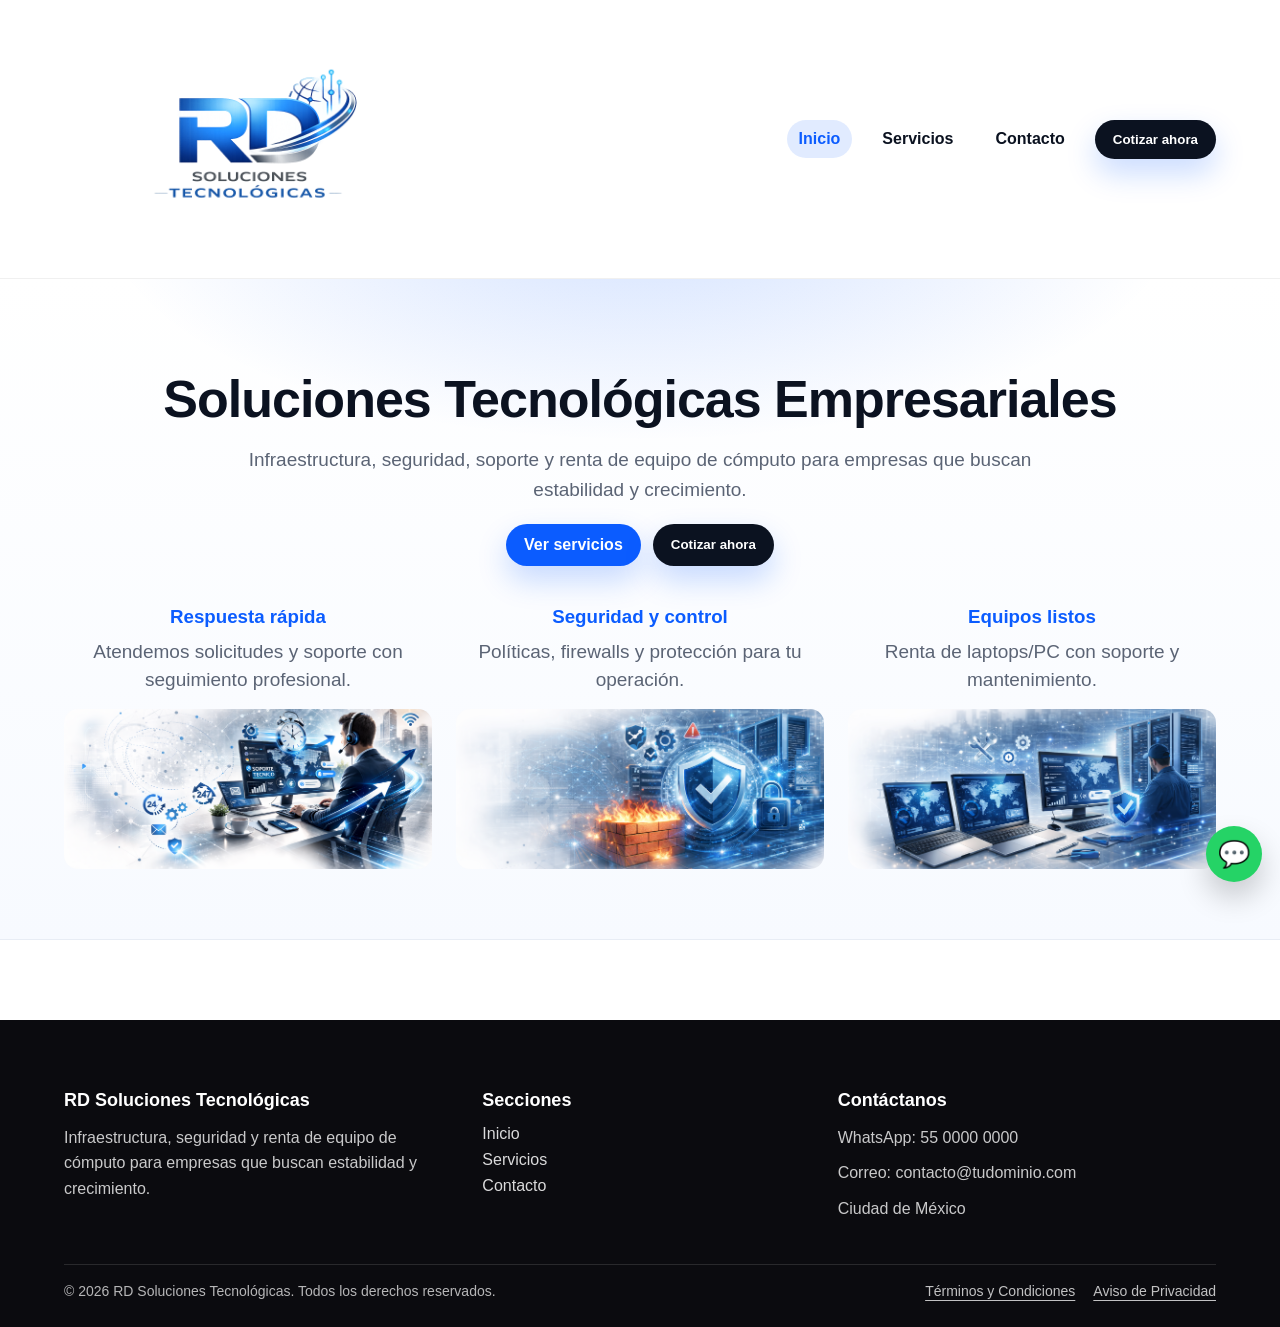
==== index.html @ a321b08a "Update index.html" ====
<!DOCTYPE html>
<html lang="es">
<head>
  <meta charset="UTF-8" />
  <meta name="viewport" content="width=device-width, initial-scale=1.0" />
  <title>RD Soluciones Tecnológicas</title>

  <link rel="icon" href="./logo.png" />
  <link rel="stylesheet" href="./css/estilos.css" />
</head>
<body>

<header class="header">
  <div class="container nav">
    <a href="index.html" class="logo">
      <img src="./logo.png" alt="RD Soluciones Tecnológicas" />
    </a>

    <nav class="menu">
      <a href="index.html" class="active">Inicio</a>
      <a href="servicios.html">Servicios</a>
      <a href="contacto.html">Contacto</a>

      <!-- ✅ Botón 1 (menu) -->
      <button class="btn-primary openQuote" style="background:#0b1220;">
        Cotizar ahora
      </button>
    </nav>
  </div>
</header>

<!-- HERO -->
<section class="hero">
  <div class="container">
    <h1>Soluciones Tecnológicas Empresariales</h1>
    <p>
      Infraestructura, seguridad, soporte y renta de equipo de cómputo
      para empresas que buscan estabilidad y crecimiento.
    </p>

    <div style="margin-top:18px; display:flex; gap:12px; justify-content:center; flex-wrap:wrap;">
      <a href="servicios.html" class="btn-primary">Ver servicios</a>

      <!-- ✅ Botón 2 (hero) -->
      <button class="btn-primary openQuote" style="background:#0b1220;">
        Cotizar ahora
      </button>
    </div>

    <div class="grid" style="margin-top:40px;">
      <article class="card">
        <h3>Respuesta rápida</h3>
        <p>Atendemos solicitudes y soporte con seguimiento profesional.</p>
        <img src="./imagen-1.png" alt="Respuesta rápida" class="card-img" />
      </article>

      <article class="card">
        <h3>Seguridad y control</h3>
        <p>Políticas, firewalls y protección para tu operación.</p>
        <img src="./imagen-2.png" alt="Seguridad y control" class="card-img" />
      </article>

      <article class="card">
        <h3>Equipos listos</h3>
        <p>Renta de laptops/PC con soporte y mantenimiento.</p>
        <img src="./imagen-3.png" alt="Equipos listos" class="card-img" />
      </article>
    </div>
  </div>
</section>

<!-- MODAL COTIZAR -->
<div class="modalOverlay" id="quoteOverlay" aria-hidden="true">
  <div class="modal" role="dialog" aria-modal="true">
    <div class="modalHeader">
      <h3>Cotización</h3>
      <button class="iconBtn" id="closeQuote" aria-label="Cerrar">✕</button>
    </div>

    <form class="quoteForm" id="quoteForm">
      <div class="field">
        <label>Nombre</label>
        <input class="input" type="text" name="nombre" placeholder="Nombre Completo" required />
      </div>

      <div class="field">
        <label>Empresa</label>
        <input class="input" type="text" name="empresa" placeholder="Empresa / Negocio" required />
      </div>

      <div class="field">
        <label>Teléfono</label>
        <input class="input" type="tel" name="telefono" placeholder="Ingresa tu Teléfono" required />
      </div>

      <div class="field">
        <label>Estado</label>
        <input class="input" type="text" name="estado" placeholder="Ingresa tu Estado" required />
      </div>

      <div class="field">
        <label>Correo</label>
        <input class="input" type="email" name="correo" placeholder="correo@gmail.com" required />
      </div>

      <div class="field">
        <label>Tipo de Plazo</label>
        <div class="pillGroup" role="group" aria-label="Tipo de plazo">
          <input type="radio" id="plazoCorto" name="plazo" value="Corto plazo" checked />
          <label class="pill" for="plazoCorto">Corto Plazo</label>

          <input type="radio" id="plazoLargo" name="plazo" value="Largo plazo" />
          <label class="pill" for="plazoLargo">Largo Plazo</label>
        </div>
      </div>

      <div class="field">
        <label>¿Cuántos empleados tienes en tu equipo de trabajo?</label>
        <div class="pillGroup" role="group" aria-label="Tamaño del equipo">
          <input type="radio" id="emp1" name="empleados" value="1-10" checked />
          <label class="pill" for="emp1">1-10</label>

          <input type="radio" id="emp2" name="empleados" value="11-50" />
          <label class="pill" for="emp2">11-50</label>

          <input type="radio" id="emp3" name="empleados" value="50-99" />
          <label class="pill" for="emp3">50-99</label>

          <input type="radio" id="emp4" name="empleados" value="+100" />
          <label class="pill" for="emp4">+100</label>
        </div>
      </div>

      <label class="check">
        <input type="checkbox" id="agree" required />
        <span>Estoy de Acuerdo</span>
      </label>

      <button class="btn-primary" style="width:100%;" type="submit">
        Enviar cotización
      </button>
    </form>
  </div>
</div>

<!-- WHATSAPP -->
<a class="whatsapp"
   href="https://wa.me/5215500000000?text=Hola%20RD%20Soluciones%20Tecnológicas,%20quiero%20una%20cotización."
   target="_blank"
   aria-label="WhatsApp">💬</a>

<!-- FOOTER PRO -->
<footer class="footer">
  <div class="container footerGrid">
    <div>
      <h4>RD Soluciones Tecnológicas</h4>
      <p>
        Infraestructura, seguridad y renta de equipo de cómputo
        para empresas que buscan estabilidad y crecimiento.
      </p>
    </div>

    <div class="footerLinks">
      <h4>Secciones</h4>
      <a href="index.html">Inicio</a>
      <a href="servicios.html">Servicios</a>
      <a href="contacto.html">Contacto</a>
    </div>

    <div>
      <h4>Contáctanos</h4>
      <p>WhatsApp: 55 0000 0000</p>
      <p>Correo: contacto@tudominio.com</p>
      <p>Ciudad de México</p>
    </div>
  </div>

  <div class="container footerBottomRow">
    <div class="copy">© 2026 RD Soluciones Tecnológicas. Todos los derechos reservados.</div>

    <div class="legal">
      <a href="#">Términos y Condiciones</a>
      <a href="#">Aviso de Privacidad</a>
    </div>
  </div>
</footer>

<script src="./css/js/app.js"></script>
</body>
</html>
---- css/estilos.css ----
:root{
  --blue:#0b5cff;
  --text:#0b1220;
  --muted:#5b6475;
  --line:#e8edf5;
  --bg:#ffffff;
  --soft:#f4f7ff;
  --shadow: 0 18px 45px rgba(0,0,0,.08);
}

*{ box-sizing:border-box; }

body{
  margin:0;
  font-family: Arial, Helvetica, sans-serif;
  background:var(--bg);
  color:var(--text);
}

a{ text-decoration:none; color:inherit; }

.container{
  width:90%;
  max-width:1200px;
  margin:auto;
}

/* ===== HEADER (PREMIUM) ===== */
.header{
  position:sticky;
  top:0;
  z-index:50;
  background:rgba(255,255,255,.86);
  backdrop-filter: blur(10px);
  border-bottom:1px solid rgba(0,0,0,.06);
  transition: box-shadow .2s ease;
}

.header.scrolled{
  box-shadow: 0 10px 30px rgba(0,0,0,0.08);
}

.nav{
  display:flex;
  justify-content:space-between;
  align-items:center;
  padding:14px 0;
  min-height:96px; /* controla altura del header */
}

/* Logo SOLO dentro del header */
.header .logo img{
  height:250px; /* ⬅️ aquí ajustas tamaño (110, 120, 140...) */
  width:auto;
  display:block;
  max-height:none;
}

/* ===== MENU ===== */
.menu{
  display:flex;
  align-items:center;
  gap:18px;
}

.menu a{
  font-weight:600;
  color:var(--text);
  padding:10px 12px;
  border-radius:999px;
  transition: all .2s ease;
}

.menu a:hover{
  background:rgba(11,92,255,.08);
}

.menu a.active{
  background:rgba(11,92,255,.12);
  color:var(--blue);
}

/* ===== BUTTON ===== */
.btn-primary{
  border:none;
  cursor:pointer;
  font-weight:700;
  padding:12px 18px;
  border-radius:999px;
  background:var(--blue);
  color:#fff;
  box-shadow:0 14px 30px rgba(11,92,255,.22);
  transition: transform .18s ease, box-shadow .18s ease, background .18s ease;
}

.btn-primary:hover{
  background:#256dff;
  transform:translateY(-1px);
  box-shadow: 0 16px 36px rgba(0,0,0,.14);
}

/* ===== HERO (CORPORATIVO) ===== */
.hero{
  padding:90px 0 70px;
  text-align:center;
  background:
    radial-gradient(900px 380px at 50% -10%, rgba(11,92,255,.18), transparent 60%),
    linear-gradient(180deg, #ffffff, #f7faff);
  border-bottom:1px solid var(--line);
}

.hero h1{
  font-size:52px;
  margin:0;
  letter-spacing:-1px;
}

.hero p{
  margin:16px auto 0;
  max-width:860px;
  font-size:19px;
  color:var(--muted);
  line-height:1.6;
}

/* ===== GRID & CARDS ===== */
.grid{
  display:grid;
  grid-template-columns: repeat(auto-fit, minmax(260px, 1fr));
  gap:24px;
}

.card-img{
  width:100%;
  height:180px;              /* 👈 controla altura */
  object-fit:cover;          /* recorta elegante */
  margin-top:18px;
  border-radius:14px;
  display:block;
}

.card:hover{
  transform: translateY(-6px);
  box-shadow: 0 20px 40px rgba(0,0,0,0.08);
}

.card h3{
  margin:0 0 10px;
  color:var(--blue);
}

.card p{
  margin:0;
  color:var(--muted);
  line-height:1.5;
}

/* ===== MODAL ===== */
.modalOverlay{
  position:fixed;
  inset:0;
  background:rgba(0,0,0,.55);
  display:none;
  justify-content:center;
  align-items:center;
  padding:18px;
  z-index:999;
}

.modalOverlay.show{ display:flex; }

.modal{
  width:100%;
  max-width:920px;
  background:#fff;
  border-radius:24px;
  padding:26px;
  box-shadow:0 30px 80px rgba(0,0,0,.2);
  animation:fadeIn .2s ease;
}

@keyframes fadeIn{
  from{ transform:translateY(12px); opacity:.6; }
  to{ transform:translateY(0); opacity:1; }
}

.modalHeader{
  display:flex;
  justify-content:space-between;
  align-items:center;
  gap:12px;
  margin-bottom:16px;
}

.modalHeader h3{ margin:0; }

.iconBtn{
  background:#fff;
  border:1px solid var(--line);
  width:44px;
  height:44px;
  border-radius:14px;
  cursor:pointer;
}

.iconBtn:hover{ background:rgba(11,92,255,.06); }

.quoteForm{ display:grid; gap:14px; }

.row{
  display:grid;
  grid-template-columns:1fr 1fr;
  gap:14px;
}

.input{
  width:100%;
  padding:14px 16px;
  border-radius:999px;
  border:1px solid var(--line);
  background:var(--soft);
  outline:none;
  font:inherit;
}

.input:focus{
  background:#fff;
  border-color:rgba(11,92,255,.35);
  box-shadow:0 0 0 4px rgba(11,92,255,.10);
}

.textarea{
  border-radius:18px;
  min-height:140px;
  resize:vertical;
  padding-top:12px;
}

/* ===== WHATSAPP FLOTANTE ===== */
.whatsapp{
  position:fixed;
  right:18px;
  bottom:18px;
  width:56px;
  height:56px;
  background:#25D366;
  border-radius:50%;
  display:flex;
  align-items:center;
  justify-content:center;
  font-size:26px;
  box-shadow:0 15px 30px rgba(0,0,0,.2);
  z-index:60;
  transition:.2s;
}

.whatsapp:hover{ transform: translateY(-2px); }

/* ===== FOOTER PRO ===== */
.footer{
  background:#0b0b0f;
  color:#fff;
  padding:70px 0 28px;
  margin-top:80px;
}

.footerGrid{
  display:grid;
  grid-template-columns: 1.2fr 1fr 1.2fr;
  gap:40px;
  align-items:start;
}

.footer h4{
  margin:0 0 14px;
  font-size:18px;
}

.footer p{
  margin:0 0 10px;
  color:rgba(255,255,255,.78);
  line-height:1.6;
}

.footerLinks a{
  display:block;
  margin:8px 0;
  color:rgba(255,255,255,.85);
}

.footerLinks a:hover{
  color:#fff;
  text-decoration:underline;
}

.footerBottomRow{
  margin-top:32px;
  padding-top:18px;
  border-top:1px solid rgba(255,255,255,.12);
  display:flex;
  justify-content:space-between;
  align-items:center;
  gap:18px;
  flex-wrap:wrap;
}

.footerBottomRow .copy{
  color:rgba(255,255,255,.7);
  font-size:14px;
}

.footerBottomRow .legal{
  display:flex;
  gap:18px;
  flex-wrap:wrap;
}

.footerBottomRow .legal a{
  color:rgba(255,255,255,.75);
  font-size:14px;
  text-decoration:underline;
  text-underline-offset:4px;
}

.footerBottomRow .legal a:hover{
  color:#fff;
}

/* ===== RESPONSIVE ===== */
@media(max-width:900px){
  .footerGrid{ grid-template-columns:1fr; }
}

@media(max-width:820px){
  .menu{ gap:10px; flex-wrap:wrap; justify-content:flex-end; }
  .menu a{ padding:8px 10px; }
  .nav{ min-height:84px; }
  .header .logo img{ height:78px; }
}

@media(max-width:760px){
  .row{ grid-template-columns:1fr; }
  .modal{ padding:18px; }
  .hero{ padding:70px 0 50px; }
  .hero h1{ font-size:34px; }
  .nav{ min-height:74px; }
  .header .logo img{ height:64px; }
}
.card{ overflow:hidden; }

.card-img{
  width:100%;
  height:160px;
  object-fit:cover;
  display:block;
  margin-top:14px;
  border-radius:14px;
}
/* ===== FORM PREMIUM (MODAL COTIZAR) ===== */
.quoteForm{
  display:grid;
  gap:14px;
}

.quoteForm .field{
  display:grid;
  gap:8px;
}

.quoteForm label{
  font-weight:700;
  color:var(--text);
  font-size:14px;
}

.quoteForm .input{
  width:100%;
  padding:14px 16px;
  border-radius:999px;
  border:1px solid var(--line);
  background:#fff;
  outline:none;
  font:inherit;
}

.quoteForm .input:focus{
  border-color:rgba(11,92,255,.35);
  box-shadow:0 0 0 4px rgba(11,92,255,.10);
}

/* Pills (Corto/Largo, 1-10, etc.) */
.pillGroup{
  display:flex;
  gap:10px;
  flex-wrap:wrap;
}

.pillGroup input{
  position:absolute;
  opacity:0;
  pointer-events:none;
}

.pill{
  display:inline-flex;
  align-items:center;
  justify-content:center;
  padding:10px 14px;
  border-radius:999px;
  border:1px solid var(--line);
  background:#fff;
  color:var(--text);
  font-weight:700;
  cursor:pointer;
  transition:.2s;
  user-select:none;
}

.pill:hover{
  background:rgba(11,92,255,.06);
  border-color:rgba(11,92,255,.18);
}

/* seleccionado */
.pillGroup input:checked + .pill{
  background:rgba(11,92,255,.12);
  border-color:rgba(11,92,255,.35);
  color:var(--blue);
  box-shadow:0 10px 22px rgba(11,92,255,.10);
}

/* Checkbox */
.check{
  display:flex;
  align-items:center;
  gap:10px;
  padding:10px 12px;
  border-radius:14px;
  border:1px solid var(--line);
  background:#fff;
}

.check input{
  width:18px;
  height:18px;
}

/* Responsive modal form */
@media (max-width:760px){
  .pillGroup{ gap:8px; }
  .pill{ padding:10px 12px; }
}
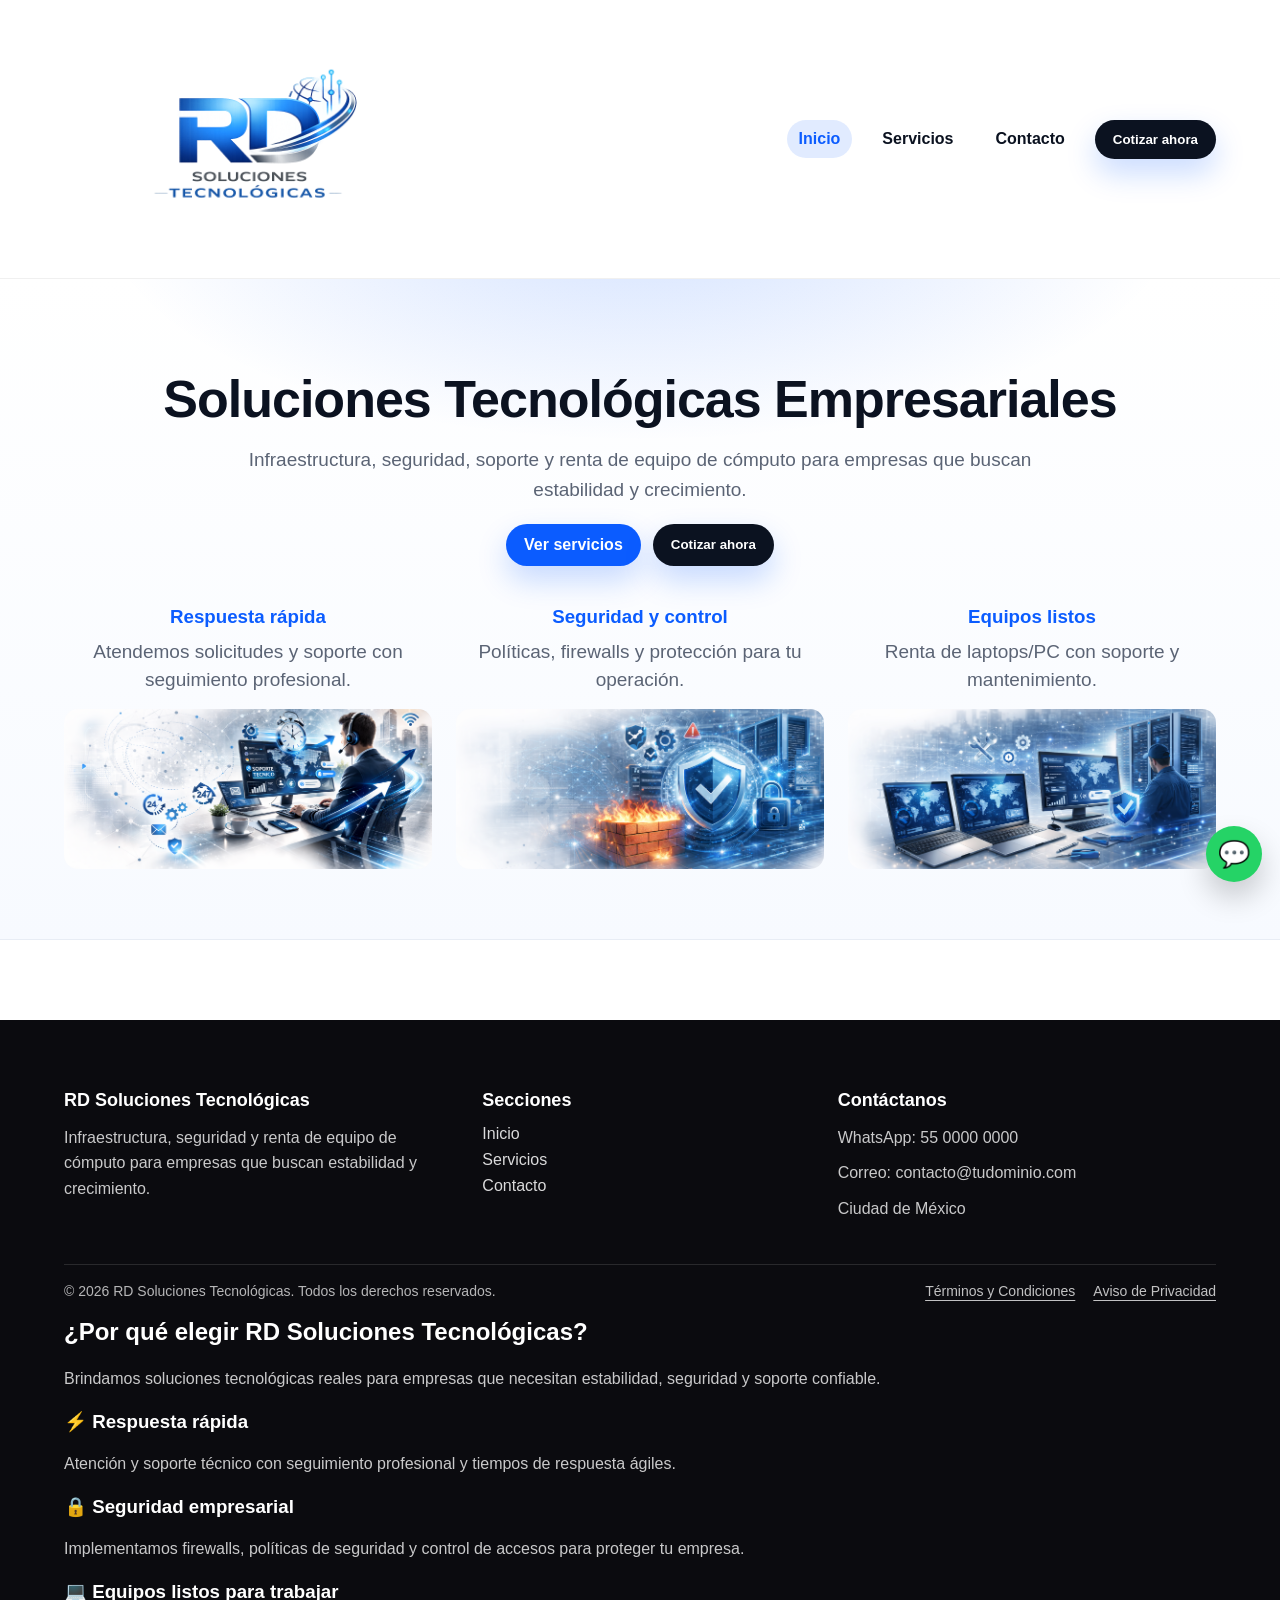
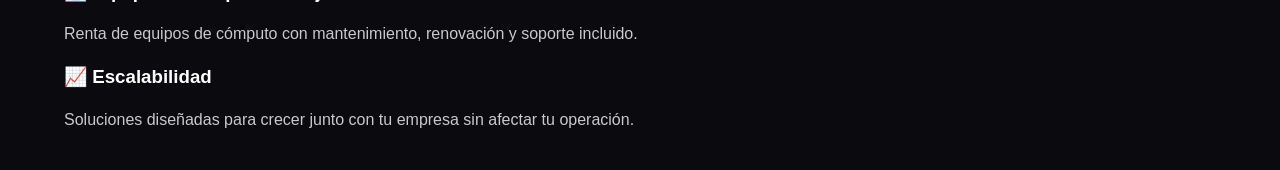
==== commit 53774d9f: "Update index.html" ====
--- a/index.html
+++ b/index.html
@@ -21,8 +21,8 @@
       <a href="servicios.html">Servicios</a>
       <a href="contacto.html">Contacto</a>
 
-      <!-- ✅ Botón 1 (menu) -->
-      <button class="btn-primary openQuote" style="background:#0b1220;">
+      <!-- BOTÓN MENU CORREGIDO -->
+      <button id="openQuote" class="btn-primary openQuote" style="background:#0b1220;">
         Cotizar ahora
       </button>
     </nav>
@@ -41,7 +41,7 @@
     <div style="margin-top:18px; display:flex; gap:12px; justify-content:center; flex-wrap:wrap;">
       <a href="servicios.html" class="btn-primary">Ver servicios</a>
 
-      <!-- ✅ Botón 2 (hero) -->
+      <!-- BOTÓN HERO -->
       <button class="btn-primary openQuote" style="background:#0b1220;">
         Cotizar ahora
       </button>
@@ -105,7 +105,7 @@
 
       <div class="field">
         <label>Tipo de Plazo</label>
-        <div class="pillGroup" role="group" aria-label="Tipo de plazo">
+        <div class="pillGroup">
           <input type="radio" id="plazoCorto" name="plazo" value="Corto plazo" checked />
           <label class="pill" for="plazoCorto">Corto Plazo</label>
 
@@ -116,7 +116,7 @@
 
       <div class="field">
         <label>¿Cuántos empleados tienes en tu equipo de trabajo?</label>
-        <div class="pillGroup" role="group" aria-label="Tamaño del equipo">
+        <div class="pillGroup">
           <input type="radio" id="emp1" name="empleados" value="1-10" checked />
           <label class="pill" for="emp1">1-10</label>
 
@@ -143,13 +143,11 @@
   </div>
 </div>
 
-<!-- WHATSAPP -->
 <a class="whatsapp"
    href="https://wa.me/5215500000000?text=Hola%20RD%20Soluciones%20Tecnológicas,%20quiero%20una%20cotización."
    target="_blank"
    aria-label="WhatsApp">💬</a>
 
-<!-- FOOTER PRO -->
 <footer class="footer">
   <div class="container footerGrid">
     <div>
@@ -183,8 +181,43 @@
       <a href="#">Aviso de Privacidad</a>
     </div>
   </div>
+  <section class="why">
+  <div class="container">
+
+    <h2 class="why-title">¿Por qué elegir RD Soluciones Tecnológicas?</h2>
+    <p class="why-sub">
+      Brindamos soluciones tecnológicas reales para empresas que necesitan estabilidad,
+      seguridad y soporte confiable.
+    </p>
+
+    <div class="why-grid">
+
+      <div class="why-card">
+        <h3>⚡ Respuesta rápida</h3>
+        <p>Atención y soporte técnico con seguimiento profesional y tiempos de respuesta ágiles.</p>
+      </div>
+
+      <div class="why-card">
+        <h3>🔒 Seguridad empresarial</h3>
+        <p>Implementamos firewalls, políticas de seguridad y control de accesos para proteger tu empresa.</p>
+      </div>
+
+      <div class="why-card">
+        <h3>💻 Equipos listos para trabajar</h3>
+        <p>Renta de equipos de cómputo con mantenimiento, renovación y soporte incluido.</p>
+      </div>
+
+      <div class="why-card">
+        <h3>📈 Escalabilidad</h3>
+        <p>Soluciones diseñadas para crecer junto con tu empresa sin afectar tu operación.</p>
+      </div>
+
+    </div>
+
+  </div>
+</section>
 </footer>
 
-<script src="./css/js/app.js"></script>
+<script src="css/js/app.js"></script>
 </body>
 </html>
--- a/css/estilos.css
+++ b/css/estilos.css
@@ -167,6 +167,7 @@
   z-index:999;
 }
 
+.modalOverlay{ display:none; }
 .modalOverlay.show{ display:flex; }
 
 .modal{
@@ -450,3 +451,155 @@
   .pillGroup{ gap:8px; }
   .pill{ padding:10px 12px; }
 }
+.modalOverlay{
+  position: fixed;
+  inset: 0;
+  background: rgba(0,0,0,.55);
+  display: none;
+  align-items: center;
+  justify-content: center;
+  padding: 18px;
+  z-index: 9999;
+}
+
+.modalOverlay.show{
+  display: flex;
+}
+/* ===== FIX: Overlay del modal no debe bloquear clicks cuando está cerrado ===== */
+.modalOverlay{
+  position: fixed;
+  inset: 0;
+  display: none;              /* CLAVE: si está cerrado, no existe para los clics */
+  align-items: center;
+  justify-content: center;
+  padding: 18px;
+  background: rgba(0,0,0,.55);
+  z-index: 9999;
+}
+
+.modalOverlay.show{
+  display: flex;              /* solo cuando está abierto */
+}
+
+/* Por si tu CSS anterior lo deja “invisible pero encima” */
+.modalOverlay:not(.show){
+  pointer-events: none;
+}
+
+/* Extra: asegurar que el header siempre quede clickeable */
+.header{
+  /* ===== MODAL FINAL ===== */
+.modalOverlay{
+  position: fixed;
+  inset: 0;
+  display: none;
+  align-items: center;
+  justify-content: center;
+  padding: 16px;
+  background: rgba(0,0,0,.55);
+  z-index: 999999;
+}
+
+.modalOverlay.show{ display:flex; }
+
+.modal{
+  width: min(860px, 95vw);
+  max-height: 90vh;
+  overflow: auto;
+  background: #fff;
+  border-radius: 18px;
+  padding: 18px;
+  box-shadow: 0 20px 60px rgba(0,0,0,.25);
+}
+
+.modalHeader{
+  display:flex;
+  align-items:center;
+  justify-content: space-between;
+  position: sticky;
+  top: 0;
+  background: #fff;
+  padding-bottom: 10px;
+  margin-bottom: 10px;
+  z-index: 2;
+}
+
+.iconBtn{
+  border: 0;
+  background: #fff;
+  width: 38px;
+  height: 38px;
+  border-radius: 12px;
+  cursor: pointer;
+  font-size: 18px;
+  box-shadow: 0 8px 20px rgba(0,0,0,.08);
+}
+.iconBtn:hover{ background: rgba(0,0,0,.04); }
+
+.quoteForm{ display: grid; gap: 12px; }
+
+.field label{
+  display:block;
+  font-weight:600;
+  margin-bottom: 6px;
+}
+
+.input, select, .textarea{
+  width:100%;
+  box-sizing:border-box;
+  padding: 12px 14px;
+  border-radius: 999px;
+  border: 1px solid #dfe8ff;
+  outline: none;
+}
+
+.textarea{
+  border-radius: 18px;
+  min-height: 110px;
+  resize: vertical;
+}
+
+.row{
+  display:grid;
+  grid-template-columns: 1fr 1fr;
+  gap: 12px;
+}
+@media (max-width: 640px){
+  .row{ grid-template-columns: 1fr; }
+}
+
+/* Pills */
+.pillGroup{
+  display:flex;
+  gap: 10px;
+  flex-wrap: wrap;
+}
+.pillGroup input{ display:none; }
+
+.pill{
+  border: 1px solid #dfe8ff;
+  padding: 8px 14px;
+  border-radius: 999px;
+  cursor:pointer;
+  user-select:none;
+  font-weight: 600;
+}
+
+.pillGroup input:checked + .pill{
+  background: #eaf1ff;
+  border-color: #2b6cff;
+}
+
+/* Checkbox */
+.check{
+  display:flex;
+  gap: 10px;
+  align-items:center;
+  padding: 10px 12px;
+  border: 1px solid #dfe8ff;
+  border-radius: 14px;
+}
+.check input{ width: 16px; height: 16px; }
+  position: relative;
+  z-index: 10000;
+}
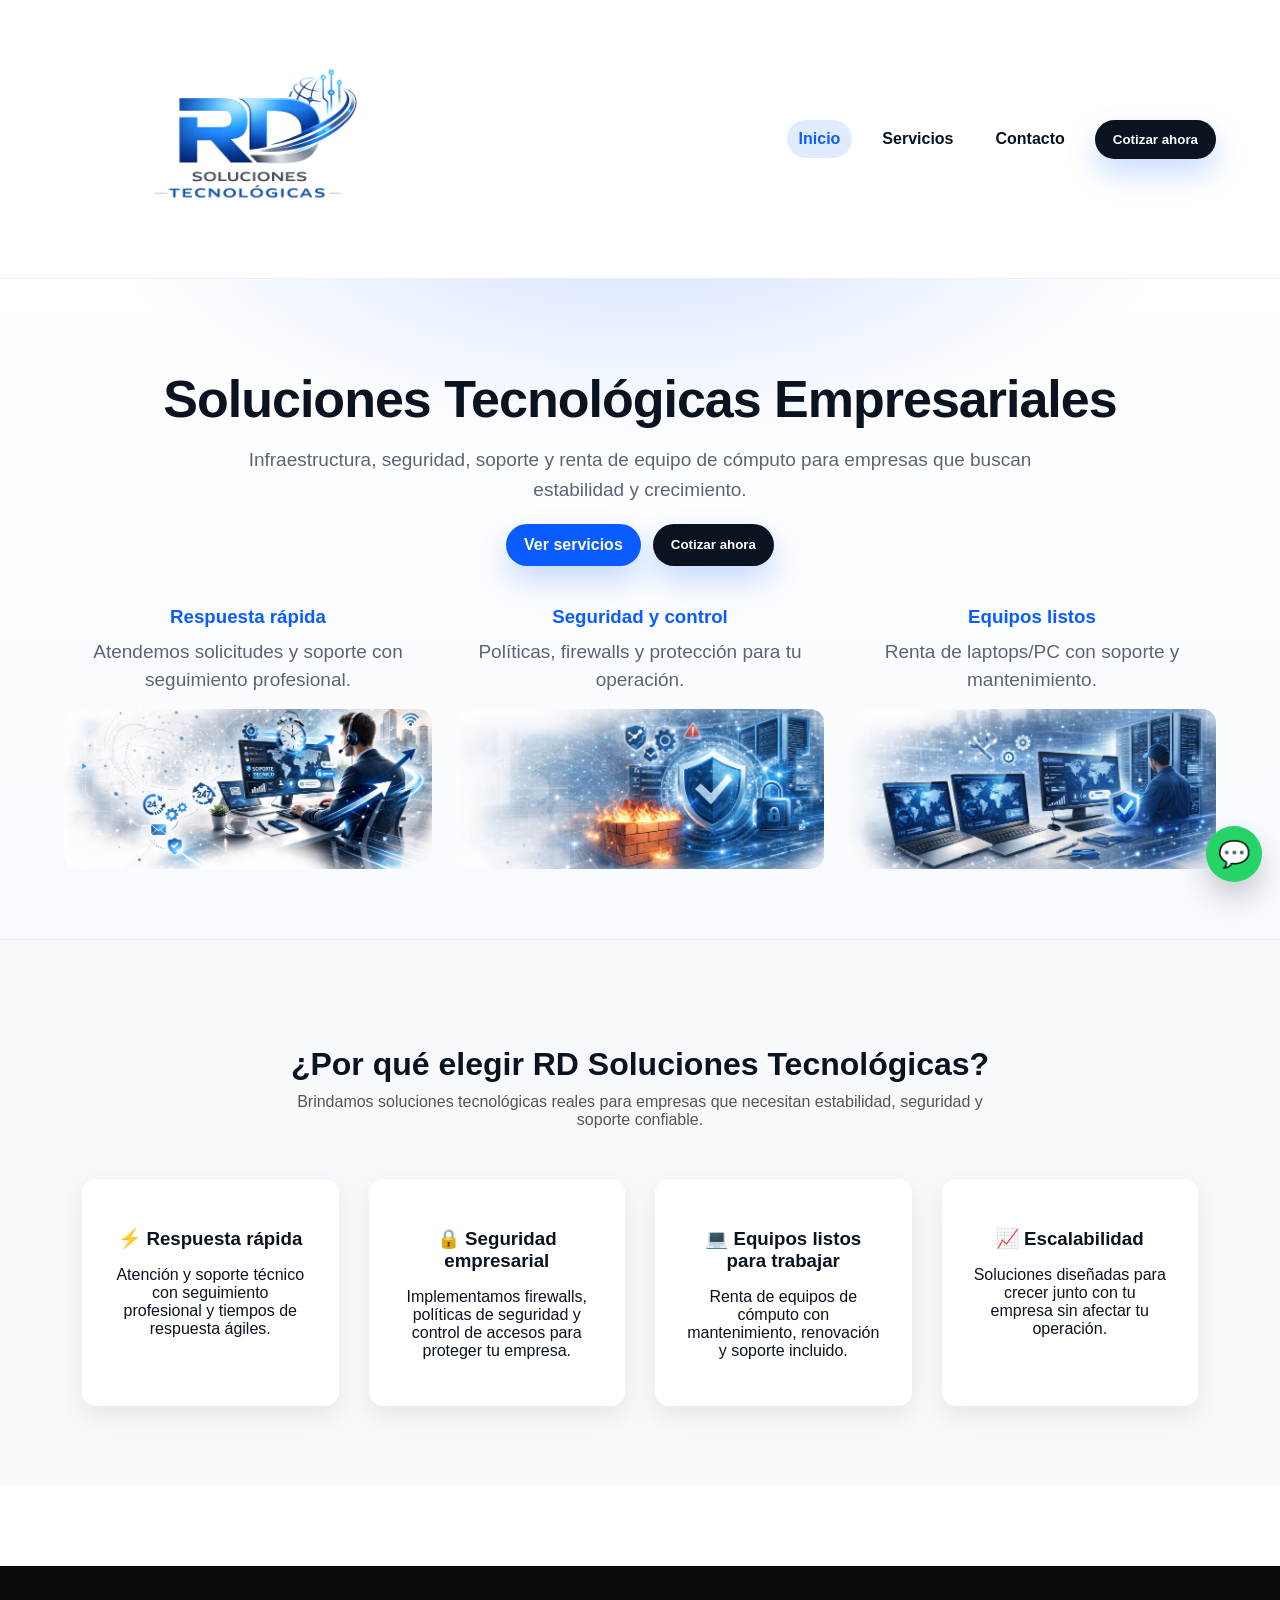
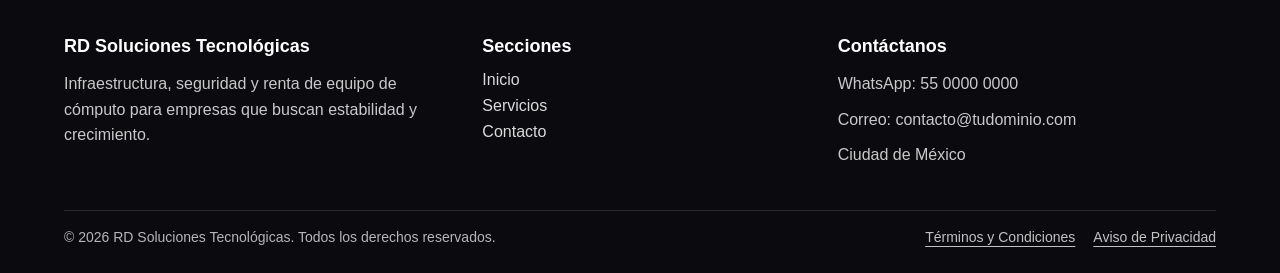
==== commit 89670a9b: "Update index.html" ====
--- a/index.html
+++ b/index.html
@@ -21,8 +21,7 @@
       <a href="servicios.html">Servicios</a>
       <a href="contacto.html">Contacto</a>
 
-      <!-- BOTÓN MENU CORREGIDO -->
-      <button id="openQuote" class="btn-primary openQuote" style="background:#0b1220;">
+      <button id="openQuote" class="btn-primary openQuote" type="button" style="background:#0b1220;">
         Cotizar ahora
       </button>
     </nav>
@@ -41,8 +40,7 @@
     <div style="margin-top:18px; display:flex; gap:12px; justify-content:center; flex-wrap:wrap;">
       <a href="servicios.html" class="btn-primary">Ver servicios</a>
 
-      <!-- BOTÓN HERO -->
-      <button class="btn-primary openQuote" style="background:#0b1220;">
+      <button class="btn-primary openQuote" type="button" style="background:#0b1220;">
         Cotizar ahora
       </button>
     </div>
@@ -69,12 +67,45 @@
   </div>
 </section>
 
+<!-- WHY (DEBE IR AQUÍ: ABAJO DE LAS FOTOS Y ANTES DEL FOOTER) -->
+<section class="why">
+  <div class="container">
+    <h2 class="why-title">¿Por qué elegir RD Soluciones Tecnológicas?</h2>
+    <p class="why-sub">
+      Brindamos soluciones tecnológicas reales para empresas que necesitan estabilidad,
+      seguridad y soporte confiable.
+    </p>
+
+    <div class="why-grid">
+      <div class="why-card">
+        <h3>⚡ Respuesta rápida</h3>
+        <p>Atención y soporte técnico con seguimiento profesional y tiempos de respuesta ágiles.</p>
+      </div>
+
+      <div class="why-card">
+        <h3>🔒 Seguridad empresarial</h3>
+        <p>Implementamos firewalls, políticas de seguridad y control de accesos para proteger tu empresa.</p>
+      </div>
+
+      <div class="why-card">
+        <h3>💻 Equipos listos para trabajar</h3>
+        <p>Renta de equipos de cómputo con mantenimiento, renovación y soporte incluido.</p>
+      </div>
+
+      <div class="why-card">
+        <h3>📈 Escalabilidad</h3>
+        <p>Soluciones diseñadas para crecer junto con tu empresa sin afectar tu operación.</p>
+      </div>
+    </div>
+  </div>
+</section>
+
 <!-- MODAL COTIZAR -->
 <div class="modalOverlay" id="quoteOverlay" aria-hidden="true">
   <div class="modal" role="dialog" aria-modal="true">
     <div class="modalHeader">
       <h3>Cotización</h3>
-      <button class="iconBtn" id="closeQuote" aria-label="Cerrar">✕</button>
+      <button class="iconBtn" id="closeQuote" type="button" aria-label="Cerrar">✕</button>
     </div>
 
     <form class="quoteForm" id="quoteForm">
@@ -143,11 +174,14 @@
   </div>
 </div>
 
+<!-- WHATSAPP -->
 <a class="whatsapp"
    href="https://wa.me/5215500000000?text=Hola%20RD%20Soluciones%20Tecnológicas,%20quiero%20una%20cotización."
    target="_blank"
+   rel="noopener"
    aria-label="WhatsApp">💬</a>
 
+<!-- FOOTER -->
 <footer class="footer">
   <div class="container footerGrid">
     <div>
@@ -181,41 +215,6 @@
       <a href="#">Aviso de Privacidad</a>
     </div>
   </div>
-  <section class="why">
-  <div class="container">
-
-    <h2 class="why-title">¿Por qué elegir RD Soluciones Tecnológicas?</h2>
-    <p class="why-sub">
-      Brindamos soluciones tecnológicas reales para empresas que necesitan estabilidad,
-      seguridad y soporte confiable.
-    </p>
-
-    <div class="why-grid">
-
-      <div class="why-card">
-        <h3>⚡ Respuesta rápida</h3>
-        <p>Atención y soporte técnico con seguimiento profesional y tiempos de respuesta ágiles.</p>
-      </div>
-
-      <div class="why-card">
-        <h3>🔒 Seguridad empresarial</h3>
-        <p>Implementamos firewalls, políticas de seguridad y control de accesos para proteger tu empresa.</p>
-      </div>
-
-      <div class="why-card">
-        <h3>💻 Equipos listos para trabajar</h3>
-        <p>Renta de equipos de cómputo con mantenimiento, renovación y soporte incluido.</p>
-      </div>
-
-      <div class="why-card">
-        <h3>📈 Escalabilidad</h3>
-        <p>Soluciones diseñadas para crecer junto con tu empresa sin afectar tu operación.</p>
-      </div>
-
-    </div>
-
-  </div>
-</section>
 </footer>
 
 <script src="css/js/app.js"></script>
--- a/css/estilos.css
+++ b/css/estilos.css
@@ -603,3 +603,45 @@
   position: relative;
   z-index: 10000;
 }
+/* WHY SECTION */
+
+.why{
+  padding:80px 20px;
+  background:#f7f9fc;
+  text-align:center;
+}
+
+.why-title{
+  font-size:32px;
+  margin-bottom:10px;
+}
+
+.why-sub{
+  max-width:700px;
+  margin:auto;
+  color:#555;
+  margin-bottom:50px;
+}
+
+.why-grid{
+  display:grid;
+  grid-template-columns:repeat(auto-fit,minmax(220px,1fr));
+  gap:30px;
+}
+
+.why-card{
+  background:white;
+  padding:30px;
+  border-radius:14px;
+  box-shadow:0 10px 25px rgba(0,0,0,0.08);
+  transition:0.3s;
+}
+
+.why-card:hover{
+  transform:translateY(-5px);
+  box-shadow:0 20px 40px rgba(0,0,0,0.12);
+}
+
+.why-card h3{
+  margin-bottom:10px;
+}
